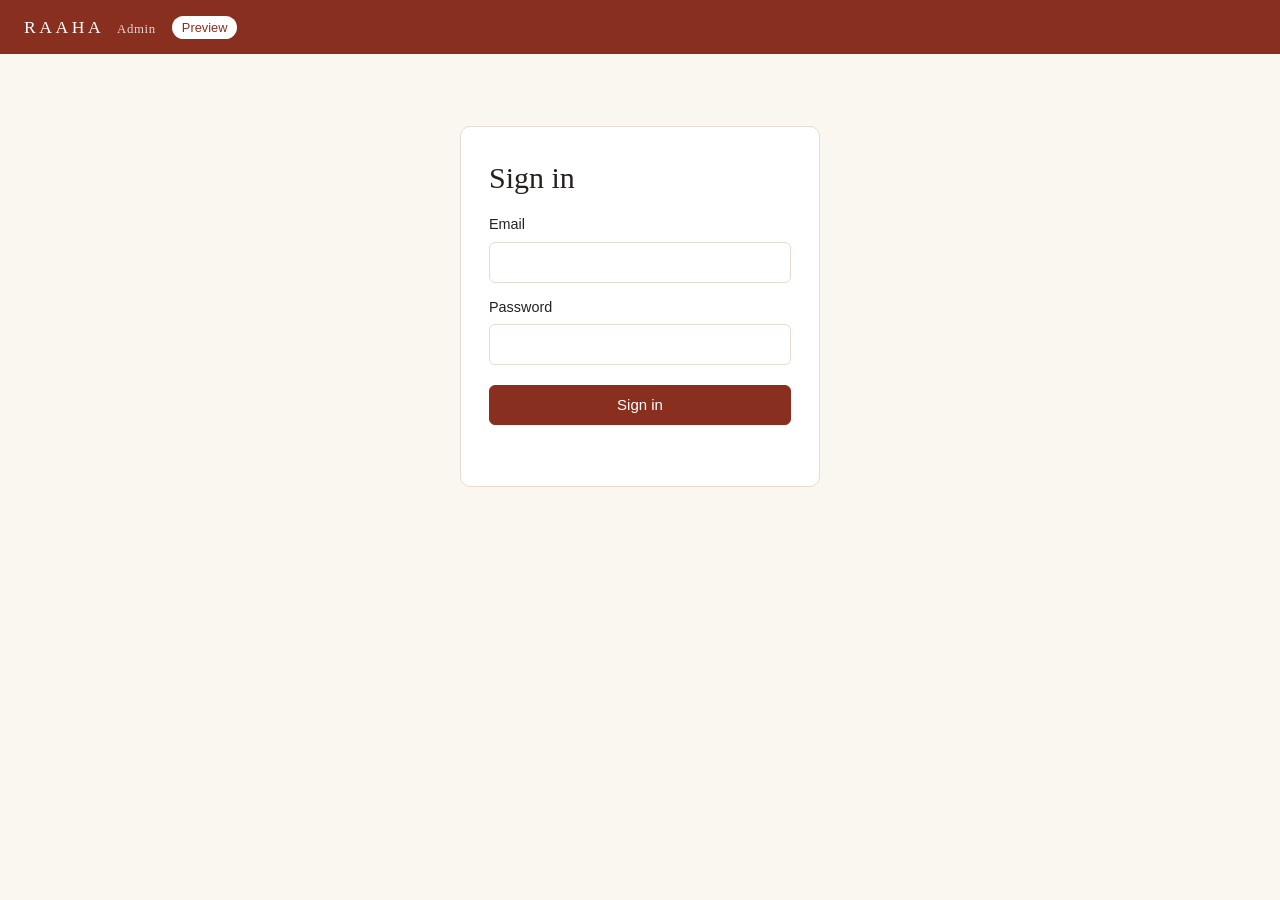
==== admin/index.html @ e2246f34 "Final refinements: Menu header, Coffee Cart intro photo, Contact close, admin label - Menu header in" ====
<!DOCTYPE html>
<html lang="en">
<head>
    <meta charset="UTF-8">
    <meta name="viewport" content="width=device-width, initial-scale=1.0">
    <meta name="robots" content="noindex, nofollow">
    <title>RAAHA Admin</title>
    <link rel="icon" href="/favicon.ico" sizes="any">
    <link rel="stylesheet" href="/admin/admin.css">
</head>
<body>
    <header class="bar">
        <span class="brand">RAAHA <small>Admin</small></span>
        <span class="env" id="env-badge" hidden></span>
        <span class="bar-spacer"></span>
        <a class="bar-link" id="view-site" href="/" target="_blank" rel="noopener" hidden>View website</a>
        <button class="link" id="sign-out" type="button" hidden>Sign out</button>
    </header>

    <!-- Sign in -->
    <main id="login-view" class="login" hidden>
        <h1>Sign in</h1>
        <form id="login-form">
            <label for="login-email">Email</label>
            <input id="login-email" type="email" autocomplete="username" required>
            <label for="login-password">Password</label>
            <input id="login-password" type="password" autocomplete="current-password" required>
            <button class="primary" type="submit">Sign in</button>
            <p class="msg" id="login-msg" role="alert"></p>
        </form>
    </main>

    <div id="app-view" hidden>
        <nav class="tabs" aria-label="Admin sections">
            <button type="button" data-tab="bookings" class="is-active">Bookings</button>
            <button type="button" data-tab="reports">Reports</button>
            <button type="button" data-tab="content">Website content</button>
            <button type="button" data-tab="menu">Menu</button>
            <button type="button" data-tab="events">Events</button>
            <button type="button" data-tab="media">Photos</button>
            <button type="button" data-tab="publishing">Publishing</button>
        </nav>

        <!-- Draft / publish bar: visible on every content tab -->
        <section class="publish-bar" id="publish-bar" aria-live="polite">
            <span id="pub-status">Checking for unpublished changes…</span>
            <span class="bar-spacer"></span>
            <a class="btn-like" id="pub-preview" href="/?preview=draft" target="_blank" rel="noopener">Preview drafts</a>
            <button type="button" id="pub-discard">Discard drafts</button>
            <button type="button" class="primary" id="pub-publish">Publish to preview site</button>
        </section>

        <!-- ============ BOOKINGS ============ -->
        <main class="tab-panel" id="tab-bookings">
            <section class="summary" aria-label="Summary">
                <div class="stat"><span id="s-new">0</span>Inquiries received</div>
                <div class="stat"><span id="s-open">0</span>Contacted / quote provided</div>
                <div class="stat"><span id="s-confirmed">0</span>Bookings confirmed</div>
                <div class="stat"><span id="s-overdue">0</span>Follow-ups due</div>
                <div class="stat"><span id="s-rate">–</span>Inquiry → booking</div>
            </section>

            <section class="toolbar" aria-label="Search and filters">
                <label class="grow">Search
                    <input type="search" id="f-search" placeholder="Name, email, phone, venue">
                </label>
                <label>Status
                    <select id="f-status">
                        <option value="active">Active (received → confirmed)</option>
                        <option value="all">All</option>
                        <option value="new">Inquiry received</option>
                        <option value="contacted">Contacted</option>
                        <option value="quoted">Quote provided</option>
                        <option value="confirmed">Booking confirmed</option>
                        <option value="completed">Event completed</option>
                        <option value="declined">Declined</option>
                        <option value="lost">Lost</option>
                    </select>
                </label>
                <label>Source <select id="f-source"><option value="">All sources</option></select></label>
                <label>Type
                    <select id="f-type">
                        <option value="">All</option>
                        <option value="coffee_cart">Coffee Cart</option>
                        <option value="gathering">Gathering</option>
                    </select>
                </label>
                <label>Event from <input type="date" id="f-from"></label>
                <label>to <input type="date" id="f-to"></label>
                <label class="check"><input type="checkbox" id="f-tests"> Show test inquiries</label>
                <button type="button" id="refresh">Refresh</button>
                <button type="button" id="export">Download CSV</button>
            </section>

            <div class="layout">
                <table class="list" id="list">
                    <thead><tr><th>Received</th><th>Name</th><th>Event</th><th>Event date</th><th>Guests</th><th>Status</th><th>Follow up</th></tr></thead>
                    <tbody></tbody>
                </table>

                <aside class="detail" id="detail" hidden aria-live="polite">
                    <button class="link close" type="button" id="close-detail">Close</button>
                    <h2 id="d-name"></h2>
                    <p class="muted" id="d-meta"></p>
                    <dl id="d-fields"></dl>

                    <form id="d-form">
                        <div class="grid">
                            <label>Status
                                <select name="status">
                                    <option value="new">Inquiry received</option>
                                    <option value="contacted">Contacted</option>
                                    <option value="quoted">Quote provided</option>
                                    <option value="confirmed">Booking confirmed (deposit verified)</option>
                                    <option value="completed">Event completed</option>
                                    <option value="declined">Declined</option>
                                    <option value="lost">Lost</option>
                                </select>
                            </label>
                            <label>Follow up on <input type="date" name="follow_up_on"></label>
                            <label>Quote ($) <input type="number" name="quote_amount" min="0" step="0.01"></label>
                            <label>Deposit ($) <input type="number" name="deposit_amount" min="0" step="0.01"></label>
                            <label>Deposit received <input type="date" name="deposit_received_on"></label>
                            <label>Payment reference <input type="text" name="payment_reference" maxlength="120" placeholder="Square invoice / receipt #"></label>
                            <label class="wide">Confirmation exception (only when confirming without a verified deposit — who approved it and why)
                                <input type="text" name="confirmation_exception" maxlength="500"></label>
                            <label class="wide">Reason (declined / lost) <input type="text" name="closed_reason" maxlength="500"></label>
                        </div>
                        <button class="primary" type="submit">Save changes</button>
                        <p class="msg" id="d-msg" role="status"></p>
                    </form>

                    <h3>Private notes</h3>
                    <ol class="notes" id="d-notes"></ol>
                    <form id="note-form">
                        <label for="note-body" class="sr-only">Add a note</label>
                        <textarea id="note-body" rows="3" maxlength="4000" placeholder="Call summary, menu ideas, next step"></textarea>
                        <button type="submit">Add note</button>
                    </form>
                </aside>
            </div>
        </main>

        <!-- ============ REPORTS ============ -->
        <main class="tab-panel" id="tab-reports" hidden>
            <p class="muted">Based only on recorded inquiries. Value counts quotes on <strong>confirmed</strong> and <strong>completed</strong> bookings — never unconfirmed inquiries. <label class="check inline"><input type="checkbox" id="r-tests"> Include test inquiries</label></p>
            <section class="summary" id="r-summary"></section>
            <section class="reports">
                <div><h2>By month</h2><table id="r-month"><thead><tr><th>Month</th><th>Inquiries</th><th>Confirmed</th><th>Conversion</th><th>Confirmed value</th></tr></thead><tbody></tbody></table></div>
                <div><h2>By source</h2><table id="r-source"><thead><tr><th>Source</th><th>Inquiries</th><th>Confirmed</th><th>Conversion</th></tr></thead><tbody></tbody></table></div>
                <div><h2>By status</h2><table id="r-status"><thead><tr><th>Status</th><th>Count</th></tr></thead><tbody></tbody></table></div>
            </section>
            <button type="button" id="r-export">Download report CSV</button>
        </main>

        <!-- ============ WEBSITE CONTENT ============ -->
        <main class="tab-panel" id="tab-content" hidden>
            <p class="muted">Edit text, photos, buttons and which sections appear. <strong>Save draft</strong> keeps changes private; use <strong>Preview drafts</strong> to check them, then <strong>Publish</strong>.</p>
            <div id="content-groups"></div>
        </main>

        <!-- ============ MENU ============ -->
        <main class="tab-panel" id="tab-menu" hidden>
            <p class="muted">Prices here are used everywhere the item appears, including the Coffee Cart sample menu.</p>
            <div id="menu-editor"></div>
        </main>

        <!-- ============ EVENTS ============ -->
        <main class="tab-panel" id="tab-events" hidden>
            <p class="muted"><strong>Confirmed event</strong> = has a date and appears as upcoming (hidden automatically after the date). <strong>Planned concept</strong> = shown as "dates to be announced". Unpublished drafts are never shown to visitors.</p>
            <div id="events-editor"></div>
        </main>

        <!-- ============ PHOTOS ============ -->
        <main class="tab-panel" id="tab-media" hidden>
            <section class="upload-box">
                <h2>Upload photos</h2>
                <p class="muted">Photos are resized and compressed for the web before upload. They stay private until content using them is published.</p>
                <div class="grid">
                    <label>Folder
                        <select id="m-folder">
                            <option value="homepage">Homepage</option>
                            <option value="menu">Menu</option>
                            <option value="events">Events</option>
                            <option value="gallery">Gallery</option>
                            <option value="coffee-cart">Coffee Cart</option>
                            <option value="general">General</option>
                        </select>
                    </label>
                    <label>Photos <input type="file" id="m-files" accept="image/jpeg,image/png,image/webp" multiple></label>
                </div>
                <p class="msg" id="m-msg" role="status"></p>
            </section>
            <label>Show folder
                <select id="m-filter"><option value="">All</option><option value="homepage">Homepage</option><option value="menu">Menu</option><option value="events">Events</option><option value="gallery">Gallery</option><option value="coffee-cart">Coffee Cart</option><option value="general">General</option></select>
            </label>
            <div class="media-grid" id="media-grid"></div>
        </main>

        <!-- ============ PUBLISHING ============ -->
        <main class="tab-panel" id="tab-publishing" hidden>
            <section class="panel">
                <h2>Where publishing goes</h2>
                <p><strong>Preview website:</strong> updated by "Publish to preview site".</p>
                <p><strong>Production website (raahasoulhouse.com):</strong> <span id="prod-status">checking…</span></p>
            </section>
            <section class="panel" id="live-panel">
                <h2>Publish to live website</h2>
                <p class="muted">Copies what is on the preview website now (text, menu, prices, events, photos) to raahasoulhouse.com. Unpublished drafts are not included. Check the preview site first.</p>
                <p id="live-diff" class="muted">Checking…</p>
                <button type="button" class="primary" id="live-open" disabled>Publish to live website…</button>
            </section>
            <section class="panel">
                <h2>Backup</h2>
                <p class="muted">Downloads one file with all website content, photo details, publish history, bookings and private notes. It contains customer details: keep it in a private folder (for example Google Drive), never in GitHub. Photos themselves are not included; keep your original photo files.</p>
                <button type="button" id="backup">Download backup</button>
            </section>
            <section class="panel">
                <h2>Publish history</h2>
                <p class="muted">Each publish saves what was visible before it. "Undo" restores that version on the preview website (your drafts are kept).</p>
                <table id="pub-history"><thead><tr><th>When</th><th>What</th><th>Changes</th><th></th></tr></thead><tbody></tbody></table>
            </section>
        </main>
    </div>

    <!-- Photo picker -->
    <dialog id="picker" aria-labelledby="picker-title">
        <h2 id="picker-title">Choose a photo</h2>
        <div class="media-grid compact" id="picker-grid"></div>
        <div class="dialog-actions"><button type="button" id="picker-cancel">Cancel</button></div>
    </dialog>

    <!-- Live publish confirmation -->
    <dialog id="live-dialog" aria-labelledby="live-title">
        <h2 id="live-title">Publish to the live website?</h2>
        <p id="live-summary"></p>
        <p>Visitors to raahasoulhouse.com will see these changes immediately. To continue, type <strong>PUBLISH</strong> below.</p>
        <label for="live-confirm" class="sr-only">Type PUBLISH to confirm</label>
        <input id="live-confirm" type="text" autocomplete="off" spellcheck="false" placeholder="PUBLISH">
        <div class="dialog-actions"><button type="button" id="live-cancel">Cancel</button> <button type="button" class="primary" id="live-go" disabled>Publish to live website</button></div>
    </dialog>

    <div class="toast" id="toast" role="status" aria-live="polite" hidden></div>

    <script src="/assets/js/config.js?v=20261030f"></script>
    <script src="/assets/vendor/supabase-js-2.118.0.js"></script>
    <script src="/admin/core.js"></script>
    <script src="/admin/bookings.js"></script>
    <script src="/admin/reports.js"></script>
    <script src="/admin/media.js"></script>
    <script src="/admin/content.js"></script>
    <script src="/admin/menu.js"></script>
    <script src="/admin/events.js"></script>
    <script src="/admin/publishing.js"></script>
    <script src="/admin/start.js"></script>
</body>
</html>
---- admin/admin.css ----
:root {
    --ivory: #FAF6F0; --paper: #FFFFFF; --brick: #892F20; --gold: #85652A;
    --ink: #26211F; --muted: #6E6562; --rule: #E6DCCF; --due: #9A3412;
}
* { box-sizing: border-box; }
body { margin: 0; background: var(--ivory); color: var(--ink); font: 15px/1.5 -apple-system, BlinkMacSystemFont, "Segoe UI", Roboto, Arial, sans-serif; }
h1, h2, h3 { font-family: Georgia, serif; font-weight: 400; margin: 0 0 10px; }
h2 { font-size: 1.15rem; }
h3 { font-size: 1.05rem; margin-top: 24px; }
button, input, select, textarea { font: inherit; color: inherit; }
button { border: 1px solid var(--rule); background: var(--paper); border-radius: 6px; padding: 8px 14px; cursor: pointer; }
button:hover { border-color: var(--ink); }
button.primary { background: var(--brick); border-color: var(--brick); color: #fff; }
button.link { border: 0; background: none; padding: 4px 0; text-decoration: underline; }
input, select, textarea { width: 100%; padding: 8px 10px; border: 1px solid var(--rule); border-radius: 6px; background: var(--paper); }
:focus-visible { outline: 2px solid var(--brick); outline-offset: 2px; }
.sr-only { position: absolute; width: 1px; height: 1px; overflow: hidden; clip: rect(0 0 0 0); white-space: nowrap; }
.muted { color: var(--muted); }
.msg { min-height: 1.5em; color: var(--muted); margin: 10px 0 0; }

.bar { display: flex; align-items: center; gap: 16px; padding: 14px 24px; background: var(--brick); color: #fff; }
.bar .brand { font-family: Georgia, serif; letter-spacing: 0.2em; font-size: 1.1rem; }
.bar small { letter-spacing: 0.05em; opacity: 0.8; font-size: 0.8rem; margin-left: 6px; }
.bar .env { background: #fff; color: var(--brick); border-radius: 999px; padding: 2px 10px; font-size: 0.8rem; }
.bar #sign-out { margin-left: auto; color: #fff; }

.login { max-width: 360px; margin: 72px auto; background: var(--paper); border: 1px solid var(--rule); border-radius: 10px; padding: 28px; }
.login label { display: block; margin: 14px 0 6px; font-size: 0.9rem; }
.login button { margin-top: 20px; width: 100%; }

#app-view { padding: 20px 24px 60px; max-width: 1400px; margin: 0 auto; }
.summary { display: grid; grid-template-columns: repeat(5, minmax(0, 1fr)); gap: 12px; }
.stat { background: var(--paper); border: 1px solid var(--rule); border-radius: 10px; padding: 14px 16px; color: var(--muted); font-size: 0.9rem; }
.stat span { display: block; font-family: Georgia, serif; font-size: 1.9rem; color: var(--ink); }
.reports { display: grid; grid-template-columns: 1fr 1fr; gap: 16px; margin-top: 16px; }
.reports > div { background: var(--paper); border: 1px solid var(--rule); border-radius: 10px; padding: 14px 16px; }
table { width: 100%; border-collapse: collapse; }
th, td { text-align: left; padding: 8px 10px; border-bottom: 1px solid var(--rule); vertical-align: top; }
th { font-weight: 600; font-size: 0.85rem; color: var(--muted); }
td.empty { color: var(--muted); }

.toolbar { display: flex; flex-wrap: wrap; align-items: end; gap: 12px; margin: 20px 0 12px; }
.toolbar label { font-size: 0.85rem; color: var(--muted); }
.toolbar select { width: auto; display: block; margin-top: 4px; }
.toolbar .check { display: flex; align-items: center; gap: 6px; }
.toolbar .check input { width: auto; }
.toolbar .spacer { flex: 1; }

.layout { display: grid; grid-template-columns: minmax(0, 1fr) auto; gap: 16px; align-items: start; }
.list { background: var(--paper); border: 1px solid var(--rule); border-radius: 10px; overflow: hidden; }
.list tbody tr { cursor: pointer; }
.list tbody tr:hover, .list tbody tr.selected { background: #F6EFE5; }
.pill { display: inline-block; border-radius: 999px; padding: 1px 10px; font-size: 0.82rem; border: 1px solid var(--rule); }
.pill.new { background: #FDF3E7; border-color: #E9C89B; }
.pill.contacted, .pill.quoted { background: #EEF2F7; border-color: #C5D0DE; }
.pill.confirmed { background: #E8F3EA; border-color: #A9CDB0; }
.pill.completed { background: #F1F1F1; }
.pill.declined, .pill.lost { background: #F7ECEA; border-color: #E0B9B1; }
.due { color: var(--due); font-weight: 600; }

.detail { width: 420px; background: var(--paper); border: 1px solid var(--rule); border-radius: 10px; padding: 18px 20px; position: sticky; top: 16px; max-height: calc(100vh - 32px); overflow: auto; }
.detail .close { float: right; }
.detail dl { display: grid; grid-template-columns: 110px 1fr; gap: 6px 12px; margin: 14px 0 18px; }
.detail dt { color: var(--muted); font-size: 0.88rem; }
.detail dd { margin: 0; white-space: pre-wrap; overflow-wrap: anywhere; }
.detail .grid { display: grid; grid-template-columns: 1fr 1fr; gap: 10px; }
.detail .grid label { font-size: 0.85rem; color: var(--muted); }
.detail form button { margin-top: 12px; }
.notes { list-style: none; padding: 0; margin: 0 0 12px; }
.notes li { border-top: 1px solid var(--rule); padding: 8px 0; }
.notes p { margin: 2px 0 0; white-space: pre-wrap; }

@media (max-width: 1000px) {
    .summary { grid-template-columns: repeat(2, minmax(0, 1fr)); }
    .reports, .layout { grid-template-columns: 1fr; }
    .detail { width: auto; position: static; max-height: none; }
    .list th:nth-child(3), .list td:nth-child(3), .list th:nth-child(5), .list td:nth-child(5) { display: none; }
}
.detail .grid .wide { grid-column: 1 / -1; }

/* ---------- modules (tabs, publishing, editors, photos) ---------- */
.bar-spacer { flex: 1; }
.bar .bar-link { color: #fff; }
.bar #sign-out { margin-left: 0; }
.small { font-size: 0.82rem; }
.btn-like { display: inline-block; border: 1px solid var(--rule); background: var(--paper); border-radius: 6px; padding: 8px 14px; cursor: pointer; color: var(--ink); text-decoration: none; }
.btn-like:hover { border-color: var(--ink); }
button:disabled { opacity: 0.5; cursor: not-allowed; }
label.grow { flex: 1 1 220px; }
label.grow input { margin-top: 4px; }
.toolbar input[type="date"] { width: auto; display: block; margin-top: 4px; }
.check.inline { display: inline-flex; align-items: center; gap: 6px; }
.check.inline input { width: auto; }

.tabs { display: flex; gap: 4px; overflow-x: auto; border-bottom: 1px solid var(--rule); margin-bottom: 16px; }
.tabs button { border: 0; border-bottom: 3px solid transparent; border-radius: 0; background: none; padding: 10px 14px; white-space: nowrap; color: var(--muted); }
.tabs button.is-active { color: var(--ink); border-bottom-color: var(--brick); }

.publish-bar { display: flex; flex-wrap: wrap; align-items: center; gap: 10px; background: var(--paper); border: 1px solid var(--rule); border-radius: 10px; padding: 10px 14px; margin-bottom: 16px; position: sticky; top: 0; z-index: 5; }
.publish-bar.has-changes { border-color: #E9C89B; background: #FDF6EC; }
.publish-bar[hidden] { display: none; }

.group { background: var(--paper); border: 1px solid var(--rule); border-radius: 10px; padding: 0 16px; margin-bottom: 10px; }
.group > summary { cursor: pointer; padding: 14px 0; font-family: Georgia, serif; font-size: 1.05rem; }
.group[open] { padding-bottom: 16px; }
.grid { display: grid; grid-template-columns: 1fr 1fr; gap: 12px; }
.grid label, .field { font-size: 0.85rem; color: var(--muted); display: block; }
.grid label input, .grid label select, .grid label textarea { margin-top: 4px; color: var(--ink); }
.grid .wide, .grid label.wide { grid-column: 1 / -1; }
.field-head { margin-bottom: 4px; }
.field .label { display: block; margin-bottom: 4px; }
.row-actions { display: flex; flex-wrap: wrap; align-items: center; gap: 8px; margin-top: 12px; }

.badge { display: inline-block; border-radius: 999px; padding: 1px 9px; font-size: 0.75rem; border: 1px solid var(--rule); color: var(--muted); margin-left: 8px; }
.badge.draft { background: #FDF3E7; border-color: #E9C89B; color: #7A4B12; }
.badge.ok { background: #E8F3EA; border-color: #A9CDB0; color: #2F5D3A; }

.list-editor .item { border: 1px solid var(--rule); border-radius: 8px; padding: 0 12px; margin-bottom: 8px; background: var(--paper); }
.list-editor .item > summary { cursor: pointer; padding: 10px 0; }
.list-editor .item[open] { padding-bottom: 12px; }
.item-title { font-weight: 600; }
#menu-editor h2, #content-groups h3 { margin-top: 20px; }

.photo-field { display: flex; flex-wrap: wrap; align-items: center; gap: 10px; margin: 4px 0 8px; }
.photo-field img { width: 120px; height: 80px; object-fit: cover; border-radius: 6px; border: 1px solid var(--rule); }

.upload-box, .panel { background: var(--paper); border: 1px solid var(--rule); border-radius: 10px; padding: 16px; margin-bottom: 16px; }
.media-grid { display: grid; grid-template-columns: repeat(auto-fill, minmax(220px, 1fr)); gap: 12px; margin-top: 12px; }
.media-card { background: var(--paper); border: 1px solid var(--rule); border-radius: 10px; padding: 10px; }
.media-card img { width: 100%; aspect-ratio: 4 / 3; object-fit: cover; border-radius: 6px; background: #EEE7DD; }
.media-card label { font-size: 0.8rem; color: var(--muted); display: block; margin-top: 6px; }
.media-grid.compact { grid-template-columns: repeat(auto-fill, minmax(140px, 1fr)); max-height: 60vh; overflow: auto; }
.pick { display: flex; flex-direction: column; gap: 4px; padding: 6px; text-align: left; }
.pick img { width: 100%; aspect-ratio: 4 / 3; object-fit: cover; border-radius: 4px; }
dialog { border: 1px solid var(--rule); border-radius: 12px; padding: 20px; width: min(760px, 94vw); }
dialog::backdrop { background: rgba(38, 33, 31, 0.45); }
.dialog-actions { display: flex; justify-content: flex-end; margin-top: 12px; }

.toast { position: fixed; right: 16px; bottom: 16px; max-width: 420px; background: #2E2A27; color: #F4EDE4; border-radius: 10px; padding: 12px 16px; z-index: 50; box-shadow: 0 6px 24px rgba(0,0,0,.25); }
.toast.is-error { background: #7F1D1D; }
.reports table { margin-top: 6px; }
#tab-reports .reports { grid-template-columns: repeat(3, minmax(0, 1fr)); }
#tab-reports .summary { grid-template-columns: repeat(4, minmax(0, 1fr)); margin-top: 12px; }

@media (max-width: 760px) {
    #app-view { padding: 14px 12px 60px; }
    .bar { padding: 12px 14px; gap: 10px; }
    .grid, .detail .grid { grid-template-columns: 1fr; }
    #tab-reports .reports, #tab-reports .summary { grid-template-columns: 1fr 1fr; }
    #tab-reports .reports { grid-template-columns: 1fr; }
    .publish-bar { position: static; }
}
.bar a, .bar button { white-space: nowrap; }
@media (max-width: 480px) { .bar .brand { font-size: 0.95rem; letter-spacing: 0.12em; } .bar small { display: none; } }
.dialog-actions { gap: 8px; }
#live-dialog { width: min(520px, 94vw); }
#live-dialog input { margin-top: 6px; }
#live-panel button[disabled] { cursor: not-allowed; }
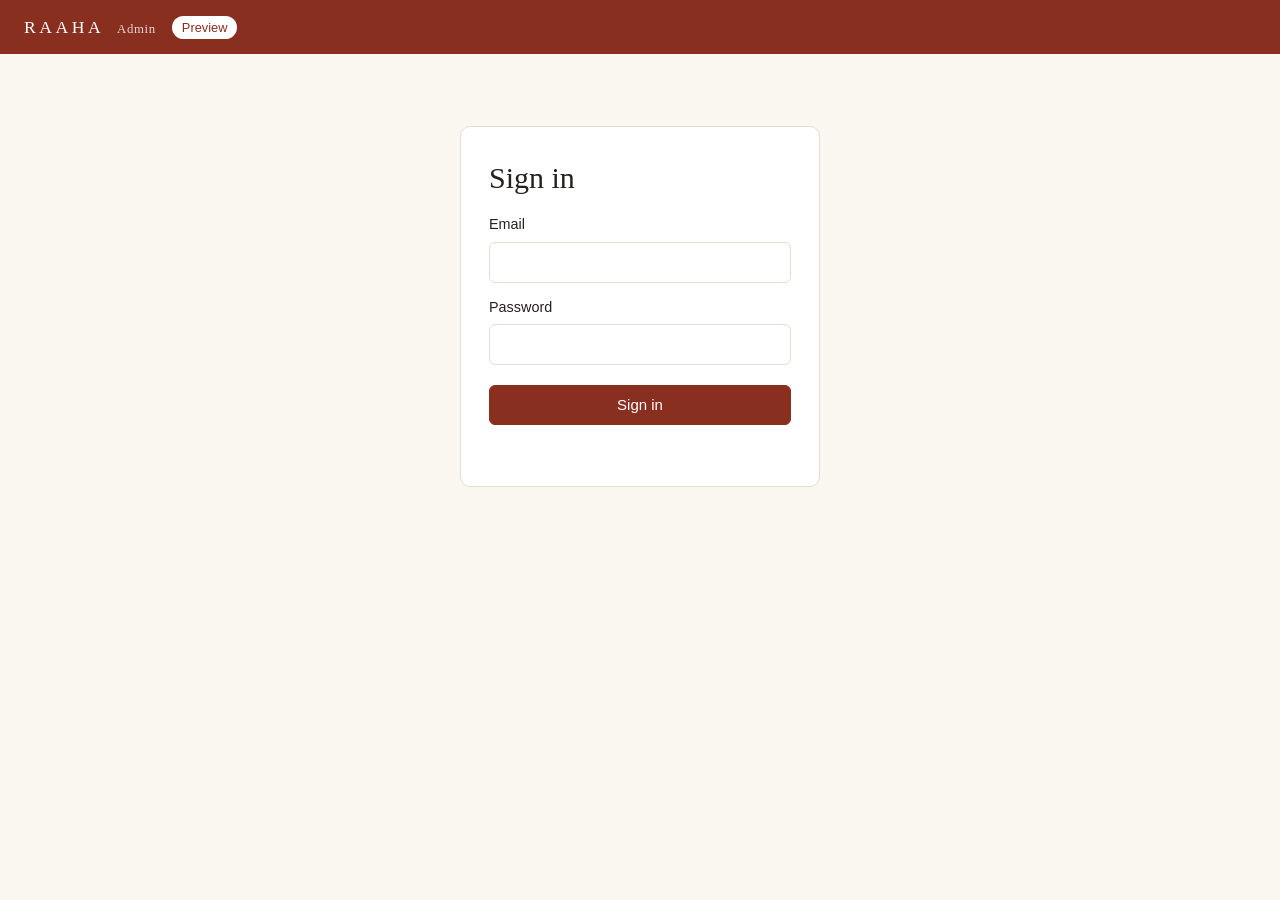
==== commit 3b064fd5: "Official RAAHA Soul House logo in header and footer (awaiting approval, not deployed) - Supplied tra" ====
--- a/admin/index.html
+++ b/admin/index.html
@@ -242,7 +242,7 @@
 
     <div class="toast" id="toast" role="status" aria-live="polite" hidden></div>
 
-    <script src="/assets/js/config.js?v=20261030f"></script>
+    <script src="/assets/js/config.js?v=20261030g"></script>
     <script src="/assets/vendor/supabase-js-2.118.0.js"></script>
     <script src="/admin/core.js"></script>
     <script src="/admin/bookings.js"></script>
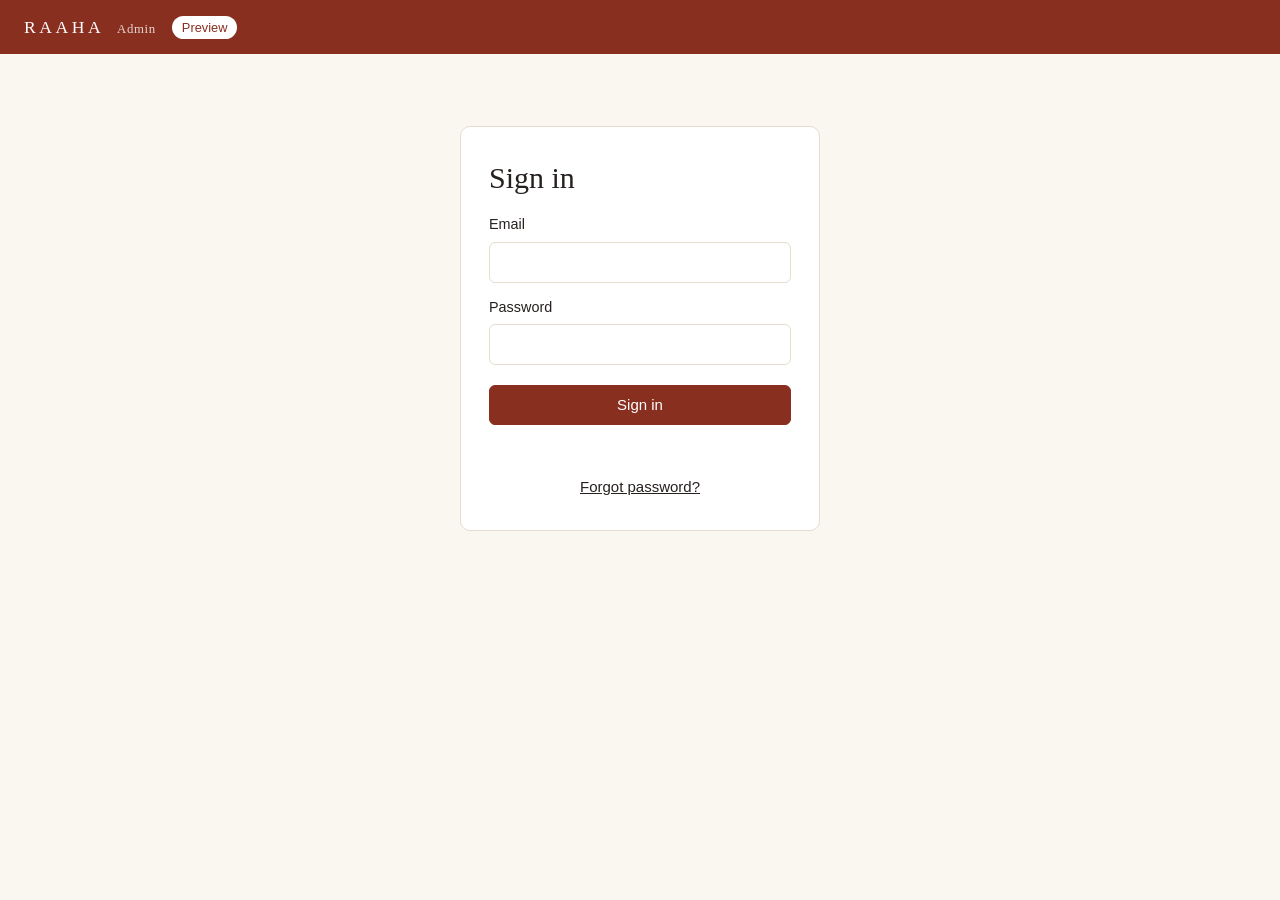
==== commit b2aca8e0: "Admin: Save goes live (guard against unrelated drafts), History with Undo, direct photo upload per s" ====
--- a/admin/index.html
+++ b/admin/index.html
@@ -27,6 +27,24 @@
             <input id="login-password" type="password" autocomplete="current-password" required>
             <button class="primary" type="submit">Sign in</button>
             <p class="msg" id="login-msg" role="alert"></p>
+            <p class="forgot"><button class="link" type="button" id="forgot-open">Forgot password?</button></p>
+        </form>
+        <form id="forgot-form" hidden>
+            <p class="muted">Enter the admin email address. If it belongs to an admin account, a reset link is emailed to it.</p>
+            <label for="forgot-email">Email</label>
+            <input id="forgot-email" type="email" autocomplete="username" required>
+            <button class="primary" type="submit">Email me a reset link</button>
+            <p class="msg" id="forgot-msg" role="status"></p>
+            <p class="forgot"><button class="link" type="button" id="forgot-back">Back to sign in</button></p>
+        </form>
+        <form id="reset-form" hidden>
+            <h2>Choose a new password</h2>
+            <label for="reset-pass">New password (at least 10 characters)</label>
+            <input id="reset-pass" type="password" autocomplete="new-password" minlength="10" required>
+            <label for="reset-pass2">Type it again</label>
+            <input id="reset-pass2" type="password" autocomplete="new-password" minlength="10" required>
+            <button class="primary" type="submit">Save new password</button>
+            <p class="msg" id="reset-msg" role="alert"></p>
         </form>
     </main>
 
@@ -38,16 +56,15 @@
             <button type="button" data-tab="menu">Menu</button>
             <button type="button" data-tab="events">Events</button>
             <button type="button" data-tab="media">Photos</button>
-            <button type="button" data-tab="publishing">Publishing</button>
+            <button type="button" data-tab="publishing">History</button>
         </nav>
 
-        <!-- Draft / publish bar: visible on every content tab -->
+        <!-- Status bar: Save updates the live website; this only offers actions if something saved is not live -->
         <section class="publish-bar" id="publish-bar" aria-live="polite">
-            <span id="pub-status">Checking for unpublished changes…</span>
+            <span id="pub-status">Checking…</span>
             <span class="bar-spacer"></span>
-            <a class="btn-like" id="pub-preview" href="/?preview=draft" target="_blank" rel="noopener">Preview drafts</a>
-            <button type="button" id="pub-discard">Discard drafts</button>
-            <button type="button" class="primary" id="pub-publish">Publish to preview site</button>
+            <button type="button" id="pub-discard" hidden>Discard them</button>
+            <button type="button" class="primary" id="pub-publish" hidden>Make them live</button>
         </section>
 
         <!-- ============ BOOKINGS ============ -->
@@ -155,13 +172,13 @@
 
         <!-- ============ WEBSITE CONTENT ============ -->
         <main class="tab-panel" id="tab-content" hidden>
-            <p class="muted">Edit text, photos, buttons and which sections appear. <strong>Save draft</strong> keeps changes private; use <strong>Preview drafts</strong> to check them, then <strong>Publish</strong>.</p>
+            <p class="muted">Edit text, photos, buttons and which sections appear. <strong>Save</strong> updates the live website straight away. Every change is kept in <strong>History</strong>, where you can undo it.</p>
             <div id="content-groups"></div>
         </main>
 
         <!-- ============ MENU ============ -->
         <main class="tab-panel" id="tab-menu" hidden>
-            <p class="muted">Prices here are used everywhere the item appears, including the Coffee Cart sample menu.</p>
+            <p class="muted">Prices here are used everywhere the item appears, including the Coffee Cart sample menu. <strong>Save</strong> updates the live website; undo any change in <strong>History</strong>. Category photos are under <strong>Categories</strong> below.</p>
             <div id="menu-editor"></div>
         </main>
 
@@ -175,7 +192,7 @@
         <main class="tab-panel" id="tab-media" hidden>
             <section class="upload-box">
                 <h2>Upload photos</h2>
-                <p class="muted">Photos are resized and compressed for the web before upload. They stay private until content using them is published.</p>
+                <p class="muted">Optional: a library of reusable photos. To change a photo on a page, use <strong>Upload new photo</strong> in that page’s section instead. Photos are resized for the web and stay private until used on the website.</p>
                 <div class="grid">
                     <label>Folder
                         <select id="m-folder">
@@ -197,28 +214,17 @@
             <div class="media-grid" id="media-grid"></div>
         </main>
 
-        <!-- ============ PUBLISHING ============ -->
+        <!-- ============ HISTORY ============ -->
         <main class="tab-panel" id="tab-publishing" hidden>
             <section class="panel">
-                <h2>Where publishing goes</h2>
-                <p><strong>Preview website:</strong> updated by "Publish to preview site".</p>
-                <p><strong>Production website (raahasoulhouse.com):</strong> <span id="prod-status">checking…</span></p>
-            </section>
-            <section class="panel" id="live-panel">
-                <h2>Publish to live website</h2>
-                <p class="muted">Copies what is on the preview website now (text, menu, prices, events, photos) to raahasoulhouse.com. Unpublished drafts are not included. Check the preview site first.</p>
-                <p id="live-diff" class="muted">Checking…</p>
-                <button type="button" class="primary" id="live-open" disabled>Publish to live website…</button>
+                <h2>History of live changes</h2>
+                <p class="muted">Every Save is recorded here automatically. <strong>Undo</strong> puts the live website back to how it was just before that change; an undo is recorded too, so it can be undone.</p>
+                <table id="pub-history"><thead><tr><th>When</th><th>What changed</th><th></th></tr></thead><tbody></tbody></table>
             </section>
             <section class="panel">
                 <h2>Backup</h2>
-                <p class="muted">Downloads one file with all website content, photo details, publish history, bookings and private notes. It contains customer details: keep it in a private folder (for example Google Drive), never in GitHub. Photos themselves are not included; keep your original photo files.</p>
+                <p class="muted">Downloads one file with all website content, photo details, history, bookings and private notes. It contains customer details: keep it in a private folder (for example Google Drive), never in GitHub. Photos themselves are not included; keep your original photo files.</p>
                 <button type="button" id="backup">Download backup</button>
-            </section>
-            <section class="panel">
-                <h2>Publish history</h2>
-                <p class="muted">Each publish saves what was visible before it. "Undo" restores that version on the preview website (your drafts are kept).</p>
-                <table id="pub-history"><thead><tr><th>When</th><th>What</th><th>Changes</th><th></th></tr></thead><tbody></tbody></table>
             </section>
         </main>
     </div>
@@ -226,23 +232,49 @@
     <!-- Photo picker -->
     <dialog id="picker" aria-labelledby="picker-title">
         <h2 id="picker-title">Choose a photo</h2>
+        <form id="picker-upload" class="picker-upload" novalidate>
+            <h3>Upload a new photo</h3>
+            <div class="grid">
+                <label class="field wide"><span class="label">Photo (JPG, PNG or WebP)</span><input type="file" id="pu-file" accept="image/jpeg,image/png,image/webp"></label>
+                <label class="field wide"><span class="label">Photo description (required)</span><input type="text" id="pu-alt" maxlength="300" placeholder="Describe what the photo shows, e.g. A barista pouring milk into a latte"></label>
+                <label class="field"><span class="label">Folder</span><select id="pu-folder"><option value="homepage">homepage</option><option value="menu">menu</option><option value="events">events</option><option value="gallery">gallery</option><option value="coffee-cart">coffee-cart</option><option value="general">general</option></select></label>
+            </div>
+            <div class="row-actions"><button type="submit" class="primary" id="pu-go">Upload and use this photo</button><span class="muted small" id="pu-msg">The photo is saved to your Photos library. Nothing changes on the website until you save and publish.</span></div>
+        </form>
+        <h3 class="picker-or">Or choose from your Photos library</h3>
         <div class="media-grid compact" id="picker-grid"></div>
         <div class="dialog-actions"><button type="button" id="picker-cancel">Cancel</button></div>
     </dialog>
 
-    <!-- Live publish confirmation -->
-    <dialog id="live-dialog" aria-labelledby="live-title">
-        <h2 id="live-title">Publish to the live website?</h2>
-        <p id="live-summary"></p>
-        <p>Visitors to raahasoulhouse.com will see these changes immediately. To continue, type <strong>PUBLISH</strong> below.</p>
-        <label for="live-confirm" class="sr-only">Type PUBLISH to confirm</label>
-        <input id="live-confirm" type="text" autocomplete="off" spellcheck="false" placeholder="PUBLISH">
-        <div class="dialog-actions"><button type="button" id="live-cancel">Cancel</button> <button type="button" class="primary" id="live-go" disabled>Publish to live website</button></div>
+    <!-- Other changes that are not live yet (shown before a Save, so nothing unrelated is published silently) -->
+    <dialog id="others-dialog" aria-labelledby="others-title">
+        <h2 id="others-title">Other changes are waiting</h2>
+        <p>These changes were saved earlier but are not on the live website. Saving now would publish them too.</p>
+        <ul id="others-list"></ul>
+        <div class="dialog-actions">
+            <button type="button" id="others-cancel">Cancel</button>
+            <button type="button" id="others-discard">Discard those, save mine</button>
+            <button type="button" class="primary" id="others-include">Publish them too</button>
+        </div>
     </dialog>
 
+    <!-- Photo position -->
+    <dialog id="pos-dialog" class="wide-dialog" aria-labelledby="pos-title">
+        <h2 id="pos-title">Adjust position</h2>
+        <p class="muted small">Drag each photo to choose what shows. Desktop and phone are set separately. Your original photo is not changed.</p>
+        <div class="pos-previews" id="pos-previews"></div>
+        <div class="dialog-actions">
+            <button type="button" id="pos-reset">Reset to original position</button>
+            <span class="bar-spacer"></span>
+            <button type="button" id="pos-cancel">Cancel</button>
+            <button type="button" class="primary" id="pos-ok">Use this position</button>
+        </div>
+        <p class="muted small">Then click <strong>Save</strong> in the section to put it on the website.</p>
+    </dialog>
+
     <div class="toast" id="toast" role="status" aria-live="polite" hidden></div>
 
-    <script src="/assets/js/config.js?v=20261030g"></script>
+    <script src="/assets/js/config.js?v=20261030h"></script>
     <script src="/assets/vendor/supabase-js-2.118.0.js"></script>
     <script src="/admin/core.js"></script>
     <script src="/admin/bookings.js"></script>
--- a/admin/admin.css
+++ b/admin/admin.css
@@ -156,3 +156,38 @@
 #live-dialog { width: min(520px, 94vw); }
 #live-dialog input { margin-top: 6px; }
 #live-panel button[disabled] { cursor: not-allowed; }
+/* Photo library: where a photo is used */
+.media-card .usage { margin: 4px 0 8px; padding-left: 18px; color: var(--ink-soft, #5F5652); }
+.media-card .usage li { margin: 2px 0; }
+.media-card .usage-msg { margin-top: 8px; padding: 8px 10px; border-radius: 6px; background: #F6E7E4; color: #6B2420; }
+/* Publishing status labels */
+.status-badges { display: inline-flex; flex-wrap: wrap; gap: 4px; margin-left: 8px; vertical-align: middle; }
+.status-badges .badge { margin-left: 0; }
+.badge.preview { background: #EAF0F7; border-color: #A8BEDA; color: #2D4A6E; }
+.badge.muted { background: #F2EEE8; color: #5F5652; }
+/* Upload inside the photo picker */
+.picker-upload { border: 1px solid var(--rule, #DCCFBD); border-radius: 8px; padding: 12px 14px; margin: 8px 0 14px; }
+.picker-upload h3, .picker-or { font-size: 1rem; margin: 0 0 8px; }
+#pu-msg.error, .needs-alt { color: #8A2A22; }
+.needs-alt { margin: 4px 0; font-weight: 500; }
+
+/* Forgot password */
+.login .forgot { margin: 14px 0 0; text-align: center; }
+.login .forgot button { width: auto; margin: 0; }
+.login h2 { margin-top: 0; }
+
+/* Photo field: upload / choose / adjust */
+.photo-actions { display: flex; flex-wrap: wrap; gap: 8px; align-items: center; margin-top: 8px; }
+.btn-like.primary-like { background: var(--brick); border-color: var(--brick); color: #fff; }
+
+/* Position editor */
+dialog.wide-dialog { max-width: min(900px, 96vw); width: 900px; }
+.pos-previews { display: flex; flex-wrap: wrap; gap: 24px; align-items: flex-start; margin: 12px 0; }
+.pos-view h3 { margin: 0 0 8px; font-size: 0.95rem; }
+.pos-frame { position: relative; overflow: hidden; background: #2B1D18; border-radius: 4px; cursor: grab; touch-action: none; box-shadow: 0 0 0 1px var(--rule); }
+.pos-frame.arch { border-radius: 999px 999px 4px 4px; }
+.pos-frame.dragging { cursor: grabbing; }
+.pos-frame img { display: block; object-fit: cover; user-select: none; -webkit-user-drag: none; pointer-events: none; }
+.pos-zoom { display: flex; align-items: center; gap: 8px; margin-top: 10px; font-size: 0.9rem; }
+.pos-zoom input { width: 160px; padding: 0; }
+.publish-bar[hidden] { display: none; }
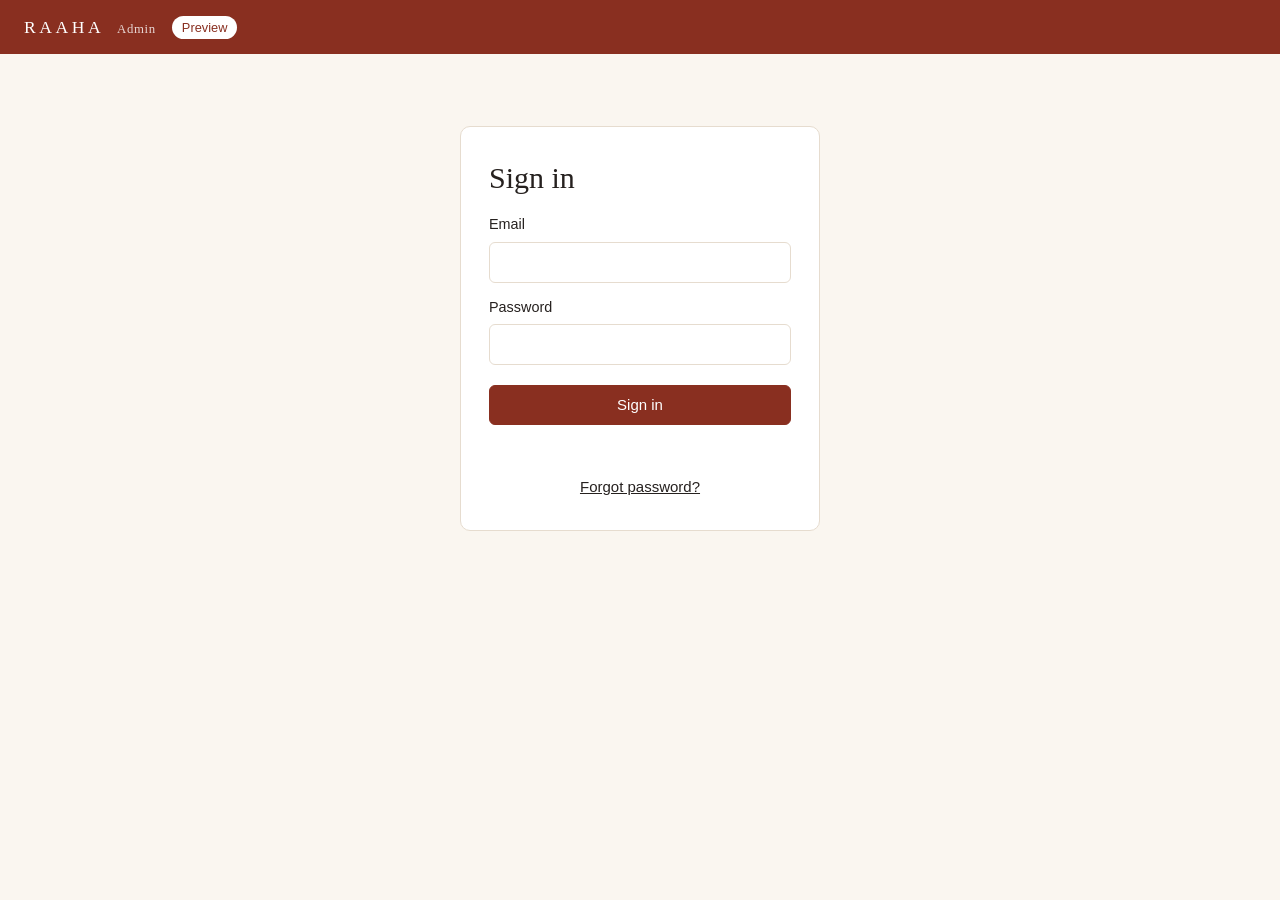
==== commit 4e096c72: "Booking management: dashboard, calendar, custom quotes, manual payments (needs migration 0005) - Ope" ====
--- a/admin/index.html
+++ b/admin/index.html
@@ -10,6 +10,7 @@
 </head>
 <body>
     <header class="bar">
+        <button class="side-toggle" id="side-toggle" type="button" aria-controls="side" aria-expanded="false" hidden><span aria-hidden="true">&#9776;</span><span class="sr-only">Open sections</span></button>
         <span class="brand">RAAHA <small>Admin</small></span>
         <span class="env" id="env-badge" hidden></span>
         <span class="bar-spacer"></span>
@@ -49,15 +50,31 @@
     </main>
 
     <div id="app-view" hidden>
-        <nav class="tabs" aria-label="Admin sections">
-            <button type="button" data-tab="bookings" class="is-active">Bookings</button>
-            <button type="button" data-tab="reports">Reports</button>
-            <button type="button" data-tab="content">Website content</button>
-            <button type="button" data-tab="menu">Menu</button>
-            <button type="button" data-tab="events">Events</button>
-            <button type="button" data-tab="media">Photos</button>
-            <button type="button" data-tab="publishing">History</button>
-        </nav>
+      <div class="shell">
+        <aside class="side" id="side">
+            <nav class="side-nav" aria-label="Admin sections">
+                <p class="side-group">Operations</p>
+                <button type="button" data-tab="overview" class="is-active">Dashboard</button>
+                <button type="button" data-tab="bookings">Bookings</button>
+                <button type="button" data-tab="calendar">Calendar</button>
+                <button type="button" data-tab="quotes">Quotes</button>
+                <p class="side-group">Website</p>
+                <button type="button" data-tab="content">Pages</button>
+                <button type="button" data-tab="menu">Menu</button>
+                <button type="button" data-tab="cart">Coffee Cart selection</button>
+                <button type="button" data-tab="events">Events</button>
+                <button type="button" data-tab="media">Photo library</button>
+                <p class="side-group">Reports</p>
+                <button type="button" data-tab="reports">Reports</button>
+                <p class="side-group">History</p>
+                <button type="button" data-tab="publishing">History</button>
+                <p class="side-group">Settings</p>
+                <button type="button" data-tab="settings">Settings</button>
+            </nav>
+        </aside>
+        <div class="side-scrim" id="side-scrim" hidden></div>
+        <div class="main-col">
+        <h1 class="screen-title" id="screen-title">Bookings</h1>
 
         <!-- Status bar: Save updates the live website; this only offers actions if something saved is not live -->
         <section class="publish-bar" id="publish-bar" aria-live="polite">
@@ -143,9 +160,35 @@
                                 <input type="text" name="confirmation_exception" maxlength="500"></label>
                             <label class="wide">Reason (declined / lost) <input type="text" name="closed_reason" maxlength="500"></label>
                         </div>
+                        <h3>Event details</h3>
+                        <div class="grid">
+                            <label>Event date <input type="date" name="event_date"></label>
+                            <label>Guests <input type="number" name="guest_count" min="1" max="5000" step="1"></label>
+                            <label class="ops-only">Start time <input type="time" name="event_start_time"></label>
+                            <label class="ops-only">End time <input type="time" name="event_end_time"></label>
+                            <label class="wide">Venue / location <input type="text" name="venue_address" maxlength="240"></label>
+                        </div>
+                        <div class="ops-only">
+                            <h3>Payments <span class="muted small">(recorded by hand — nothing is charged online)</span></h3>
+                            <p class="pay-status" id="d-pay-status"></p>
+                            <div class="grid">
+                                <label>Deposit due by <input type="date" name="deposit_due_on"></label>
+                                <label>Remaining balance ($) <input type="number" name="balance_amount" min="0" step="0.01"></label>
+                                <label>Balance due by <input type="date" name="balance_due_on"></label>
+                                <label>Balance received <input type="date" name="balance_received_on"></label>
+                                <label class="wide">Balance payment reference <input type="text" name="balance_reference" maxlength="120" placeholder="Receipt / transfer reference"></label>
+                            </div>
+                            <p class="muted small" id="d-balance-hint"></p>
+                        </div>
                         <button class="primary" type="submit">Save changes</button>
                         <p class="msg" id="d-msg" role="status"></p>
                     </form>
+
+                    <section class="ops-only" id="d-quotes-box">
+                        <h3>Quotes</h3>
+                        <div id="d-quotes"></div>
+                        <button type="button" id="d-new-quote">Create a quote for this inquiry</button>
+                    </section>
 
                     <h3>Private notes</h3>
                     <ol class="notes" id="d-notes"></ol>
@@ -158,6 +201,77 @@
             </div>
         </main>
 
+        <!-- ============ BOOKING DASHBOARD ============ -->
+        <main class="tab-panel" id="tab-overview" hidden>
+            <div class="ops-bar">
+                <label class="check"><input type="checkbox" id="o-tests"> Include test inquiries</label>
+                <button type="button" id="o-refresh">Refresh</button>
+            </div>
+            <p class="ops-wait" hidden>Quotes, event times, payment due dates and blocked days start working after the booking database update is approved and applied.</p>
+            <div class="dash" id="dash"></div>
+        </main>
+
+        <!-- ============ CALENDAR ============ -->
+        <main class="tab-panel" id="tab-calendar" hidden>
+            <div class="cal-bar">
+                <div class="cal-nav">
+                    <button type="button" id="cal-prev" aria-label="Previous">‹</button>
+                    <button type="button" id="cal-today">Today</button>
+                    <button type="button" id="cal-next" aria-label="Next">›</button>
+                    <h2 id="cal-title"></h2>
+                </div>
+                <div class="cal-modes" role="group" aria-label="Calendar view">
+                    <button type="button" data-mode="month" class="is-on">Month</button>
+                    <button type="button" data-mode="week">Week</button>
+                </div>
+                <label class="check"><input type="checkbox" id="cal-tests"> Include test inquiries</label>
+            </div>
+            <p class="cal-legend"><span class="ev inquiry">Inquiry</span> <span class="ev tentative">Tentative (quote provided)</span> <span class="ev confirmed">Confirmed</span> <span class="blk">Unavailable</span> <span class="ev conflict">Conflict</span></p>
+            <div id="cal-warn" class="cal-warn" hidden></div>
+            <div id="cal-grid"></div>
+            <section class="panel ops-only" id="cal-blocks">
+                <h2>Unavailable dates</h2>
+                <form id="blk-form" class="grid">
+                    <label>From <input type="date" id="blk-from" required></label>
+                    <label>To <input type="date" id="blk-to" required></label>
+                    <label class="wide">Reason (private) <input type="text" id="blk-label" maxlength="120" required placeholder="e.g. Family travel, equipment service"></label>
+                    <button class="primary" type="submit">Block these dates</button>
+                </form>
+                <ul class="blk-list" id="blk-list"></ul>
+            </section>
+            <p class="ops-wait" hidden>Event times and blocked dates appear after the booking database update. Inquiries with an event date are already shown.</p>
+        </main>
+
+        <!-- ============ QUOTES ============ -->
+        <main class="tab-panel" id="tab-quotes" hidden>
+            <p class="ops-wait" hidden>Quotes are ready to use as soon as the booking database update is approved and applied.</p>
+            <div class="ops-only">
+                <section class="toolbar" aria-label="Quote filters">
+                    <label>Status
+                        <select id="q-status">
+                            <option value="open">Open (draft or sent)</option>
+                            <option value="all">All</option>
+                            <option value="draft">Draft</option>
+                            <option value="sent">Sent</option>
+                            <option value="accepted">Accepted</option>
+                            <option value="declined">Declined</option>
+                            <option value="expired">Expired</option>
+                            <option value="superseded">Replaced by a newer version</option>
+                        </select>
+                    </label>
+                    <label class="check"><input type="checkbox" id="q-tests"> Include test inquiries</label>
+                    <label class="grow">New quote for
+                        <select id="q-for"><option value="">Choose an inquiry…</option></select>
+                    </label>
+                    <button type="button" class="primary" id="q-new">Create quote</button>
+                </section>
+                <table class="list" id="q-list">
+                    <thead><tr><th>Quote</th><th>Client</th><th>Event date</th><th>Total</th><th>Status</th><th>Sent</th><th>Valid until</th></tr></thead>
+                    <tbody></tbody>
+                </table>
+            </div>
+        </main>
+
         <!-- ============ REPORTS ============ -->
         <main class="tab-panel" id="tab-reports" hidden>
             <p class="muted">Based only on recorded inquiries. Value counts quotes on <strong>confirmed</strong> and <strong>completed</strong> bookings — never unconfirmed inquiries. <label class="check inline"><input type="checkbox" id="r-tests"> Include test inquiries</label></p>
@@ -172,14 +286,21 @@
 
         <!-- ============ WEBSITE CONTENT ============ -->
         <main class="tab-panel" id="tab-content" hidden>
-            <p class="muted">Edit text, photos, buttons and which sections appear. <strong>Save</strong> updates the live website straight away. Every change is kept in <strong>History</strong>, where you can undo it.</p>
+            <p class="muted">Choose a page, then edit its text, photos and buttons together. <strong>Save</strong> updates the live website straight away; every change is kept in <strong>History</strong>, where you can undo it.</p>
+            <div class="page-picker" id="page-picker" role="group" aria-label="Choose a page"></div>
             <div id="content-groups"></div>
         </main>
 
         <!-- ============ MENU ============ -->
         <main class="tab-panel" id="tab-menu" hidden>
-            <p class="muted">Prices here are used everywhere the item appears, including the Coffee Cart sample menu. <strong>Save</strong> updates the live website; undo any change in <strong>History</strong>. Category photos are under <strong>Categories</strong> below.</p>
+            <p class="muted">Each category holds its photo, its items, prices and availability. One price per item is used on the Menu page and the Coffee Cart. <strong>Save</strong> updates the live website; undo any change in <strong>History</strong>.</p>
             <div id="menu-editor"></div>
+        </main>
+
+        <!-- ============ COFFEE CART SELECTION ============ -->
+        <main class="tab-panel" id="tab-cart" hidden>
+            <p class="muted">The drinks shown on the Coffee Cart page. These are the same items as the full menu (same names and prices); here you choose which ones the cart offers, under which heading, and the name shown on the cart menu.</p>
+            <div id="cart-editor"></div>
         </main>
 
         <!-- ============ EVENTS ============ -->
@@ -221,12 +342,34 @@
                 <p class="muted">Every Save is recorded here automatically. <strong>Undo</strong> puts the live website back to how it was just before that change; an undo is recorded too, so it can be undone.</p>
                 <table id="pub-history"><thead><tr><th>When</th><th>What changed</th><th></th></tr></thead><tbody></tbody></table>
             </section>
+        </main>
+
+        <!-- ============ SETTINGS ============ -->
+        <main class="tab-panel" id="tab-settings" hidden>
+            <section class="panel">
+                <h2>Account</h2>
+                <p>Signed in as <strong id="set-email">…</strong></p>
+                <button type="button" id="set-signout">Sign out</button>
+            </section>
+            <section class="panel">
+                <h2>Change password</h2>
+                <form id="pw-form" class="pw-form">
+                    <label for="pw-new">New password (at least 10 characters)</label>
+                    <input id="pw-new" type="password" autocomplete="new-password" minlength="10" required>
+                    <label for="pw-new2">Type it again</label>
+                    <input id="pw-new2" type="password" autocomplete="new-password" minlength="10" required>
+                    <button class="primary" type="submit">Change password</button>
+                    <p class="msg" id="pw-msg" role="status"></p>
+                </form>
+            </section>
             <section class="panel">
                 <h2>Backup</h2>
                 <p class="muted">Downloads one file with all website content, photo details, history, bookings and private notes. It contains customer details: keep it in a private folder (for example Google Drive), never in GitHub. Photos themselves are not included; keep your original photo files.</p>
                 <button type="button" id="backup">Download backup</button>
             </section>
         </main>
+        </div>
+      </div>
     </div>
 
     <!-- Photo picker -->
@@ -272,17 +415,74 @@
         <p class="muted small">Then click <strong>Save</strong> in the section to put it on the website.</p>
     </dialog>
 
+    <dialog id="quote-dialog" class="wide-dialog quote-dialog" aria-labelledby="qd-title">
+        <div class="qd-head">
+            <div>
+                <h2 id="qd-title">Quote</h2>
+                <p class="muted" id="qd-meta"></p>
+            </div>
+            <span class="pill" id="qd-status"></span>
+        </div>
+        <dl class="qd-event" id="qd-event"></dl>
+        <form id="qd-form" novalidate>
+            <fieldset id="qd-fields">
+                <div class="grid">
+                    <label>Guests <input type="number" id="qd-guests" min="1" max="5000" step="1"></label>
+                    <label>Service duration <input type="text" id="qd-duration" maxlength="80" placeholder="e.g. 3 hours"></label>
+                    <label>Valid until <input type="date" id="qd-valid"></label>
+                </div>
+                <h3>Beverage selection</h3>
+                <p class="muted small">Chosen from the RAAHA menu. Menu prices are not used here — price the service in the lines below.</p>
+                <div class="qd-bev" id="qd-bev"></div>
+                <h3>Charges</h3>
+                <p class="muted small">Every line and amount is typed by you. Nothing is pre-filled.</p>
+                <table class="qd-lines" id="qd-lines">
+                    <thead><tr><th>Description</th><th>Qty</th><th>Unit price ($)</th><th>Amount</th><th><span class="sr-only">Remove</span></th></tr></thead>
+                    <tbody></tbody>
+                </table>
+                <button type="button" id="qd-add-line">Add a line</button>
+                <div class="qd-totals">
+                    <div><span>Subtotal</span><strong id="qd-subtotal">$0.00</strong></div>
+                    <label><span>Travel fee ($)</span><input type="number" id="qd-travel" min="0" step="0.01" value="0"></label>
+                    <label><span>Discount ($)</span><input type="number" id="qd-discount" min="0" step="0.01" value="0"></label>
+                    <div class="qd-total"><span>Total</span><strong id="qd-total">$0.00</strong></div>
+                </div>
+                <label class="field wide"><span class="label">Notes for the client (printed on the quote)</span><textarea id="qd-client-notes" rows="3" maxlength="4000"></textarea></label>
+                <label class="field wide"><span class="label">Internal notes (never printed)</span><textarea id="qd-internal-notes" rows="2" maxlength="4000"></textarea></label>
+            </fieldset>
+            <p class="msg" id="qd-msg" role="status"></p>
+            <div class="qd-actions">
+                <button type="submit" class="primary" id="qd-save">Save draft</button>
+                <button type="button" id="qd-sent">Mark sent</button>
+                <button type="button" id="qd-accept">Mark accepted</button>
+                <button type="button" id="qd-decline">Mark declined</button>
+                <button type="button" id="qd-expire">Mark expired</button>
+                <button type="button" id="qd-version">New version</button>
+                <button type="button" id="qd-print">Print / save as PDF</button>
+                <button type="button" class="link" id="qd-delete">Delete draft</button>
+                <span class="bar-spacer"></span>
+                <button type="button" id="qd-close">Close</button>
+            </div>
+        </form>
+    </dialog>
+
     <div class="toast" id="toast" role="status" aria-live="polite" hidden></div>
 
     <script src="/assets/js/config.js?v=20261030h"></script>
     <script src="/assets/vendor/supabase-js-2.118.0.js"></script>
     <script src="/admin/core.js"></script>
     <script src="/admin/bookings.js"></script>
+    <script src="/admin/ops.js"></script>
+    <script src="/admin/quotes.js"></script>
+    <script src="/admin/calendar.js"></script>
+    <script src="/admin/dashboard.js"></script>
     <script src="/admin/reports.js"></script>
     <script src="/admin/media.js"></script>
     <script src="/admin/content.js"></script>
     <script src="/admin/menu.js"></script>
     <script src="/admin/events.js"></script>
+    <script src="/admin/cart.js"></script>
+    <script src="/admin/settings.js"></script>
     <script src="/admin/publishing.js"></script>
     <script src="/admin/start.js"></script>
 </body>
--- a/admin/admin.css
+++ b/admin/admin.css
@@ -191,3 +191,187 @@
 .pos-zoom { display: flex; align-items: center; gap: 8px; margin-top: 10px; font-size: 0.9rem; }
 .pos-zoom input { width: 160px; padding: 0; }
 .publish-bar[hidden] { display: none; }
+
+/* ===================== Dashboard layout: left sidebar ===================== */
+#app-view { max-width: none; padding: 0; }
+.shell { display: grid; grid-template-columns: 236px minmax(0, 1fr); min-height: calc(100vh - 52px); }
+.side { background: #2E2A27; color: #EDE5DA; padding: 18px 12px 32px; position: sticky; top: 0; height: 100vh; overflow-y: auto; }
+.side-nav { display: flex; flex-direction: column; gap: 2px; }
+.side-group { margin: 18px 10px 6px; font-size: 0.72rem; letter-spacing: 0.16em; text-transform: uppercase; color: #C9A86A; }
+.side-group:first-child { margin-top: 4px; }
+.side-nav button { text-align: left; border: 0; border-radius: 8px; background: none; color: #EDE5DA; padding: 9px 12px; font-size: 0.95rem; }
+.side-nav button:hover { background: rgba(255,255,255,0.07); }
+.side-nav button.is-active { background: #F4EDE4; color: #2E2A27; font-weight: 600; }
+.side-nav button:focus-visible { outline: 2px solid #C9A86A; outline-offset: 1px; }
+.main-col { padding: 20px 28px 64px; min-width: 0; max-width: 1400px; }
+.screen-title { font-size: 1.6rem; margin: 2px 0 14px; }
+.side-toggle { display: none; background: none; border: 1px solid rgba(255,255,255,0.5); color: #fff; padding: 4px 10px; font-size: 1.1rem; line-height: 1; }
+.side-scrim { display: none; }
+
+@media (max-width: 900px) {
+    .shell { grid-template-columns: 1fr; }
+    .side-toggle:not([hidden]) { display: inline-block; }
+    .side { position: fixed; z-index: 40; top: 0; left: 0; bottom: 0; width: 260px; height: 100vh; transform: translateX(-100%); transition: transform .2s ease; box-shadow: 0 0 32px rgba(0,0,0,.3); }
+    body.side-open .side { transform: none; }
+    .side-scrim:not([hidden]) { display: block; position: fixed; inset: 0; z-index: 39; background: rgba(38,33,31,.45); }
+    .main-col { padding: 14px 12px 64px; }
+    .screen-title { font-size: 1.35rem; }
+}
+@media (prefers-reduced-motion: reduce) { .side { transition: none; } }
+
+/* ===================== Pages: page picker ===================== */
+.page-picker { display: flex; flex-wrap: wrap; gap: 6px; margin: 4px 0 16px; }
+.page-picker button { border-radius: 999px; padding: 7px 14px; }
+.page-picker button.is-active { background: var(--brick); border-color: var(--brick); color: #fff; }
+.seed { border: 1px dashed var(--rule); border-radius: 8px; padding: 10px 14px; margin-bottom: 8px; }
+.seed-list { margin: 4px 0 10px; padding-left: 18px; }
+
+/* ===================== Menu: category cards + switches ===================== */
+.cat-card { background: var(--paper); border: 1px solid var(--rule); border-radius: 10px; padding: 0 16px; margin-bottom: 12px; }
+.cat-card > summary { cursor: pointer; padding: 14px 0; display: flex; flex-wrap: wrap; align-items: center; gap: 6px; }
+.cat-card > summary .badge { margin-left: 0; }
+.cat-card[open] { padding-bottom: 16px; }
+.cat-name { font-family: Georgia, serif; font-size: 1.15rem; margin-right: 6px; }
+.cat-settings { background: #FBF8F3; border: 1px solid var(--rule); border-radius: 8px; padding: 4px 14px 14px; margin-bottom: 8px; }
+.cat-settings h3 { margin-top: 12px; }
+.badge.cart { background: #F6EEDF; border-color: #DCC398; color: #6B4E17; }
+.list-editor .item > summary { display: flex; flex-wrap: wrap; align-items: center; gap: 6px; }
+.quick { display: inline-flex; flex-wrap: wrap; gap: 4px; margin-left: auto; }
+.switch { font-size: 0.78rem; padding: 3px 10px; border-radius: 999px; background: #fff; color: var(--muted); border: 1px solid var(--rule); }
+.switch::before { content: "○ "; }
+.switch.is-on { background: #E8F3EA; border-color: #A9CDB0; color: #2F5D3A; }
+.switch.is-on::before { content: "● "; }
+
+/* ===================== Coffee Cart selection ===================== */
+.cart-head h2 { margin: 4px 0 2px; }
+.cart-group, .cart-off { background: var(--paper); border: 1px solid var(--rule); border-radius: 10px; padding: 4px 16px 12px; margin: 12px 0; }
+.cart-off > summary { cursor: pointer; padding: 12px 0; font-family: Georgia, serif; font-size: 1.05rem; }
+.cart-group h3, .cart-off h3 { margin: 12px 0 4px; }
+.cart-row { display: grid; grid-template-columns: minmax(0, 1.1fr) minmax(0, 1.6fr) auto; gap: 10px 16px; align-items: end; padding: 10px 0; border-top: 1px solid var(--rule); }
+.cart-row.is-off { grid-template-columns: minmax(0, 1fr) auto; align-items: center; }
+.cart-name strong { display: block; }
+.cart-edit { display: grid; grid-template-columns: 1fr 1fr; gap: 10px; }
+.cart-edit label { font-size: 0.82rem; color: var(--muted); }
+.cart-edit select, .cart-edit input { margin-top: 4px; }
+.cart-acts { display: flex; gap: 6px; flex-wrap: wrap; }
+@media (max-width: 760px) {
+    .cart-row, .cart-edit { grid-template-columns: 1fr; }
+    .quick { margin-left: 0; width: 100%; }
+}
+
+/* ===================== Settings ===================== */
+.pw-form { max-width: 380px; }
+.pw-form label { display: block; margin: 12px 0 6px; font-size: 0.9rem; }
+.pw-form button { margin-top: 16px; }
+
+/* ===================== Operations: dashboard, calendar, quotes ===================== */
+.ops-wait { background: #FBF6EC; border: 1px solid #E6D3AE; border-radius: 8px; padding: 10px 14px; color: #6B4E17; }
+.ops-bar { display: flex; flex-wrap: wrap; gap: 10px; align-items: center; margin-bottom: 12px; }
+.dash { display: grid; grid-template-columns: repeat(auto-fill, minmax(300px, 1fr)); gap: 14px; }
+.dash-card { background: var(--paper); border: 1px solid var(--rule); border-radius: 10px; padding: 14px 16px; }
+.dash-card h2 { font-size: 1.05rem; margin: 0 0 6px; display: flex; align-items: baseline; gap: 6px; }
+.dash-n { font-size: 1.6rem; color: var(--brick); font-family: Georgia, serif; }
+.dash-list { list-style: none; margin: 6px 0 0; padding: 0; }
+.dash-list li { border-top: 1px solid var(--rule); }
+.dash-list li.muted { padding: 8px 0; }
+.dash-item { display: flex; flex-direction: column; align-items: flex-start; gap: 2px; width: 100%; text-align: left; border: 0; background: none; padding: 8px 2px; border-radius: 0; }
+.dash-item:hover { background: #FBF8F3; }
+.dash-item.warn strong::before { content: "⚠ "; color: #A23B2A; }
+
+.cal-bar { display: flex; flex-wrap: wrap; align-items: center; gap: 10px 18px; margin-bottom: 8px; }
+.cal-nav { display: flex; align-items: center; gap: 6px; }
+.cal-nav h2 { margin: 0 0 0 8px; font-size: 1.2rem; }
+.cal-modes { display: inline-flex; }
+.cal-modes button { border-radius: 0; }
+.cal-modes button:first-child { border-radius: 6px 0 0 6px; }
+.cal-modes button:last-child { border-radius: 0 6px 6px 0; margin-left: -1px; }
+.cal-modes button.is-on { background: var(--brick); border-color: var(--brick); color: #fff; }
+.cal-legend { display: flex; flex-wrap: wrap; gap: 6px; font-size: 0.8rem; margin: 4px 0 10px; }
+.cal-legend .ev, .cal-legend .blk { display: inline-block; width: auto; padding: 2px 8px; margin: 0; }
+.cal-warn { background: #FBEDEA; border: 1px solid #E3B4AA; color: #7A2A1D; border-radius: 8px; padding: 8px 12px; margin-bottom: 10px; font-size: 0.9rem; }
+.cal { display: grid; grid-template-columns: repeat(7, minmax(0, 1fr)); border: 1px solid var(--rule); border-radius: 10px; overflow: hidden; background: var(--rule); gap: 1px; }
+.cal-dow { background: #F6F0E7; font-size: 0.75rem; text-transform: uppercase; letter-spacing: 0.1em; padding: 6px 8px; color: var(--muted); }
+.cal-day { background: var(--paper); min-height: 104px; padding: 4px 5px 6px; display: flex; flex-direction: column; gap: 3px; min-width: 0; }
+.cal.week .cal-day { min-height: 260px; }
+.cal-day.other { background: #FAF7F2; }
+.cal-day.other .cal-date { opacity: 0.45; }
+.cal-day.past { background: #FAF8F5; }
+.cal-day.today .cal-date span:first-child { background: var(--brick); color: #fff; border-radius: 999px; padding: 0 7px; }
+.cal-day.blocked { background: repeating-linear-gradient(135deg, #F3EEE7, #F3EEE7 6px, #ECE4D8 6px, #ECE4D8 12px); }
+.cal-date { font-size: 0.82rem; font-weight: 600; }
+.cal-date-long { display: none; }
+.ev { display: block; width: 100%; text-align: left; font-size: 0.76rem; line-height: 1.25; border-radius: 5px; padding: 3px 6px; border: 1px solid; cursor: pointer; overflow: hidden; }
+.ev .ev-name { display: block; white-space: nowrap; overflow: hidden; text-overflow: ellipsis; }
+.cal.week .ev .ev-name { white-space: normal; font-weight: 600; }
+.ev-meta, .ev-warn { display: block; font-size: 0.72rem; margin-top: 2px; white-space: normal; }
+.ev-warn { color: #8A2A1B; font-weight: 600; }
+.ev.inquiry { background: #fff; border-color: #C9BBA8; border-style: dashed; color: #4A423C; }
+.ev.tentative { background: #FBF3E2; border-color: #DCC398; color: #6B4E17; }
+.ev.confirmed { background: #762F2B; border-color: #762F2B; color: #fff; }
+.ev.conflict { box-shadow: 0 0 0 2px #D2452B; }
+.cal-legend .ev.conflict { background: #fff; border-color: #D2452B; color: #8A2A1B; box-shadow: none; }
+.blk { font-size: 0.72rem; background: #E8DFD2; color: #5B5047; border-radius: 5px; padding: 2px 6px; }
+.cal-legend .blk { background: repeating-linear-gradient(135deg, #F3EEE7, #F3EEE7 4px, #E3D8C9 4px, #E3D8C9 8px); }
+.panel#cal-blocks { margin-top: 18px; }
+.blk-list { list-style: none; padding: 0; margin: 10px 0 0; }
+.blk-list li { display: flex; justify-content: space-between; gap: 10px; padding: 8px 0; border-top: 1px solid var(--rule); }
+@media (max-width: 760px) {
+    .cal { display: block; background: none; border: 0; }
+    .cal-dow { display: none; }
+    .cal-day { min-height: 0; border: 1px solid var(--rule); border-radius: 8px; margin-bottom: 6px; padding: 8px 10px; }
+    .cal.week .cal-day { min-height: 0; }
+    .cal.month .cal-day.empty, .cal.month .cal-day.other { display: none; }
+    .cal-date span:first-child { display: none; }
+    .cal-date-long { display: inline; }
+    .cal-day.today .cal-date-long { color: var(--brick); }
+    .ev .ev-name { white-space: normal; }
+}
+
+#q-list td:nth-child(4) { white-space: nowrap; }
+.pill.q-draft { background: #F1ECE5; color: #5B5047; }
+.pill.q-sent { background: #FBF3E2; color: #6B4E17; }
+.pill.q-accepted { background: #E8F3EA; color: #2F5D3A; }
+.pill.q-declined, .pill.q-expired { background: #F6E7E4; color: #7A2A1D; }
+.pill.q-superseded { background: #EEE; color: #777; }
+.q-row { display: flex; flex-wrap: wrap; gap: 8px; align-items: center; padding: 6px 0; border-top: 1px solid var(--rule); }
+.conflict-note { background: #FBEDEA; border: 1px solid #E3B4AA; color: #7A2A1D; border-radius: 8px; padding: 6px 10px; font-size: 0.88rem; }
+.pay-status { display: inline-block; border-radius: 999px; padding: 3px 12px; font-size: 0.85rem; background: #F1ECE5; }
+.pay-status.deposit, .pay-status.balance { background: #FBF3E2; color: #6B4E17; }
+.pay-status.overdue { background: #FBEDEA; color: #8A2A1B; font-weight: 600; }
+.pay-status.paid { background: #E8F3EA; color: #2F5D3A; }
+
+.quote-dialog { width: min(920px, 96vw); }
+.qd-head { display: flex; justify-content: space-between; gap: 12px; align-items: flex-start; }
+.qd-head h2 { margin: 0; }
+.qd-event { display: grid; grid-template-columns: repeat(auto-fill, minmax(160px, 1fr)); gap: 4px 16px; background: #FBF8F3; border-radius: 8px; padding: 10px 12px; margin: 10px 0; }
+.qd-event dt { font-size: 0.72rem; text-transform: uppercase; letter-spacing: 0.1em; color: var(--muted); }
+.qd-event dd { margin: 0; }
+#qd-fields { border: 0; padding: 0; margin: 0; min-width: 0; }
+#qd-fields:disabled { opacity: 0.85; }
+.qd-bev { display: grid; grid-template-columns: repeat(auto-fill, minmax(200px, 1fr)); gap: 8px 14px; max-height: 260px; overflow-y: auto; border: 1px solid var(--rule); border-radius: 8px; padding: 8px 12px; }
+.bev-group { border: 0; padding: 0; margin: 0; }
+.bev-group legend { font-weight: 600; font-size: 0.85rem; padding: 0; margin-bottom: 2px; }
+.bev-group label.check { display: block; font-size: 0.88rem; margin: 2px 0; }
+.qd-lines { width: 100%; border-collapse: collapse; margin: 6px 0 8px; }
+.qd-lines th { text-align: left; font-size: 0.78rem; color: var(--muted); font-weight: 600; padding: 4px; }
+.qd-lines td { padding: 3px 4px; vertical-align: middle; }
+.qd-lines td:nth-child(2) input { width: 70px; }
+.qd-lines td:nth-child(3) input { width: 110px; }
+.qd-lines td.num { white-space: nowrap; text-align: right; min-width: 80px; }
+.qd-totals { margin: 10px 0 14px auto; max-width: 320px; display: grid; gap: 6px; }
+.qd-totals > div, .qd-totals > label { display: flex; justify-content: space-between; align-items: center; gap: 12px; }
+.qd-totals input { width: 120px; text-align: right; }
+.qd-total { border-top: 2px solid var(--brick); padding-top: 6px; font-size: 1.1rem; }
+.qd-total .neg { color: #B3261E; }
+.qd-actions { display: flex; flex-wrap: wrap; gap: 6px; align-items: center; margin-top: 10px; position: sticky; bottom: -1px; background: var(--paper); padding: 10px 0 4px; border-top: 1px solid var(--rule); }
+@media (max-width: 640px) {
+    .qd-lines thead { display: none; }
+    .qd-lines tr { display: grid; grid-template-columns: 1fr 70px 100px; gap: 4px; padding: 6px 0; border-bottom: 1px solid var(--rule); }
+    .qd-lines td:first-child { grid-column: 1 / -1; }
+    .qd-lines td:first-child input { width: 100%; }
+    .qd-lines td.num { text-align: left; align-self: center; }
+    .qd-totals { max-width: none; }
+}
+.ops-bar label.check, .cal-bar label.check, .bev-group label.check, .qd-bev > label.check { display: inline-flex; align-items: center; gap: 6px; flex-direction: row; }
+.ops-bar label.check input, .cal-bar label.check input, .bev-group label.check input, .qd-bev label.check input { width: auto; margin: 0; }
+.bev-group label.check { display: flex; }
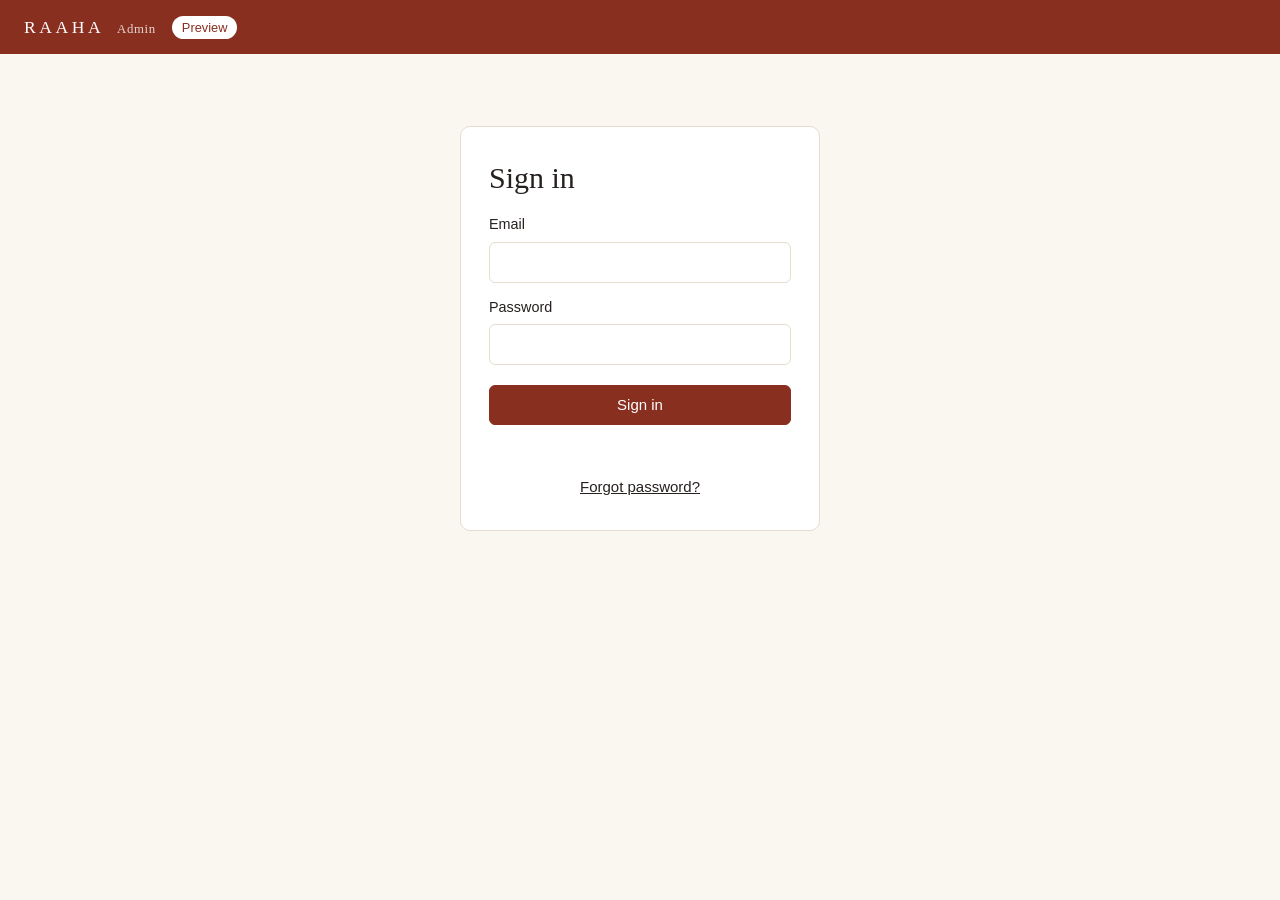
==== commit 50e18afb: "Booking & email operations: Resend email service, booking steps, conflict enforcement (not yet deplo" ====
--- a/admin/index.html
+++ b/admin/index.html
@@ -88,7 +88,7 @@
         <main class="tab-panel" id="tab-bookings">
             <section class="summary" aria-label="Summary">
                 <div class="stat"><span id="s-new">0</span>Inquiries received</div>
-                <div class="stat"><span id="s-open">0</span>Contacted / quote provided</div>
+                <div class="stat"><span id="s-open">0</span>In progress (contacted → deposit)</div>
                 <div class="stat"><span id="s-confirmed">0</span>Bookings confirmed</div>
                 <div class="stat"><span id="s-overdue">0</span>Follow-ups due</div>
                 <div class="stat"><span id="s-rate">–</span>Inquiry → booking</div>
@@ -100,11 +100,13 @@
                 </label>
                 <label>Status
                     <select id="f-status">
-                        <option value="active">Active (received → confirmed)</option>
+                        <option value="active">Active (new → confirmed)</option>
                         <option value="all">All</option>
-                        <option value="new">Inquiry received</option>
+                        <option value="new">New inquiry</option>
                         <option value="contacted">Contacted</option>
-                        <option value="quoted">Quote provided</option>
+                        <option value="quoted">Quote sent</option>
+                        <option value="quote_accepted">Quote accepted</option>
+                        <option value="deposit_verified">Deposit verified</option>
                         <option value="confirmed">Booking confirmed</option>
                         <option value="completed">Event completed</option>
                         <option value="declined">Declined</option>
@@ -136,16 +138,25 @@
                     <button class="link close" type="button" id="close-detail">Close</button>
                     <h2 id="d-name"></h2>
                     <p class="muted" id="d-meta"></p>
+                    <div class="d-actions ops-only" id="d-actions">
+                        <button type="button" class="primary" id="d-reply">Reply to customer</button>
+                        <button type="button" id="d-response">Record customer response</button>
+                        <button type="button" id="d-confirm">Confirm &amp; Send</button>
+                        <label class="check d-test"><input type="checkbox" id="d-is-test"> Test record</label>
+                    </div>
+                    <p class="d-next" id="d-next"></p>
                     <dl id="d-fields"></dl>
 
                     <form id="d-form">
                         <div class="grid">
                             <label>Status
                                 <select name="status">
-                                    <option value="new">Inquiry received</option>
+                                    <option value="new">New inquiry</option>
                                     <option value="contacted">Contacted</option>
-                                    <option value="quoted">Quote provided</option>
-                                    <option value="confirmed">Booking confirmed (deposit verified)</option>
+                                    <option value="quoted">Quote sent</option>
+                                    <option value="quote_accepted">Quote accepted (use Mark accepted on the quote)</option>
+                                    <option value="deposit_verified">Deposit verified</option>
+                                    <option value="confirmed">Booking confirmed (use Confirm &amp; Send)</option>
                                     <option value="completed">Event completed</option>
                                     <option value="declined">Declined</option>
                                     <option value="lost">Lost</option>
@@ -190,6 +201,12 @@
                         <button type="button" id="d-new-quote">Create a quote for this inquiry</button>
                     </section>
 
+                    <section class="ops-only" id="d-comms-box">
+                        <h3>Communication history</h3>
+                        <p class="muted small">Emails sent from RAAHA Admin. Customer replies arrive in Gmail (hello@raahasoulhouse.com); record them with “Record customer response”.</p>
+                        <ul class="comms" id="d-comms"></ul>
+                    </section>
+
                     <h3>Private notes</h3>
                     <ol class="notes" id="d-notes"></ol>
                     <form id="note-form">
@@ -361,6 +378,18 @@
                     <button class="primary" type="submit">Change password</button>
                     <p class="msg" id="pw-msg" role="status"></p>
                 </form>
+            </section>
+            <section class="panel" id="email-settings">
+                <h2>Customer email</h2>
+                <p id="em-status" class="muted">Checking email setup…</p>
+                <label class="check em-toggle"><input type="checkbox" id="em-auto-ack"> Automatically acknowledge new genuine inquiries (TEST inquiries are never emailed)</label>
+                <p class="muted small">Every email goes from hello@raahasoulhouse.com, and customer replies arrive in your Gmail. Preview the wording below.</p>
+                <div class="row-actions">
+                    <button type="button" data-preview="ack">Preview: inquiry acknowledgment</button>
+                    <button type="button" data-preview="quote">Preview: quote email</button>
+                    <button type="button" data-preview="confirmation">Preview: booking confirmation</button>
+                </div>
+                <div class="em-preview" id="em-preview" hidden></div>
             </section>
             <section class="panel">
                 <h2>Backup</h2>
@@ -450,10 +479,11 @@
                 <label class="field wide"><span class="label">Notes for the client (printed on the quote)</span><textarea id="qd-client-notes" rows="3" maxlength="4000"></textarea></label>
                 <label class="field wide"><span class="label">Internal notes (never printed)</span><textarea id="qd-internal-notes" rows="2" maxlength="4000"></textarea></label>
             </fieldset>
-            <p class="msg" id="qd-msg" role="status"></p>
             <div class="qd-actions">
-                <button type="submit" class="primary" id="qd-save">Save draft</button>
-                <button type="button" id="qd-sent">Mark sent</button>
+                <p class="msg qd-msg" id="qd-msg" role="status"></p>
+                <button type="submit" id="qd-save">Save draft</button>
+                <button type="button" class="primary" id="qd-send">Approve &amp; Send to customer</button>
+                <button type="button" class="link" id="qd-sent">Record as sent outside Admin</button>
                 <button type="button" id="qd-accept">Mark accepted</button>
                 <button type="button" id="qd-decline">Mark declined</button>
                 <button type="button" id="qd-expire">Mark expired</button>
@@ -466,6 +496,60 @@
         </form>
     </dialog>
 
+    <dialog id="compose-dialog" class="wide-dialog" aria-labelledby="cd-title">
+        <h2 id="cd-title">Email the customer</h2>
+        <form id="cd-form" novalidate>
+            <p class="cd-to"><span class="muted">To</span> <strong id="cd-to"></strong> <span class="muted">· From hello@raahasoulhouse.com · Replies go to your Gmail</span></p>
+            <label class="field wide"><span class="label">Subject</span><input type="text" id="cd-subject" maxlength="300"></label>
+            <label class="field wide"><span class="label" id="cd-body-label">Message</span><textarea id="cd-body" rows="12" maxlength="20000"></textarea></label>
+            <p class="muted small" id="cd-attach"></p>
+            <p class="msg" id="cd-msg" role="status"></p>
+            <div class="row-actions">
+                <button type="submit" class="primary" id="cd-send">Send email</button>
+                <button type="button" id="cd-cancel">Cancel</button>
+            </div>
+        </form>
+    </dialog>
+
+    <dialog id="accept-dialog" aria-labelledby="ad-title">
+        <h2 id="ad-title">Record customer acceptance</h2>
+        <form id="ad-form" novalidate>
+            <p id="ad-quote"></p>
+            <label class="field"><span class="label">Date the customer accepted</span><input type="date" id="ad-date"></label>
+            <label class="field wide"><span class="label">How they accepted (required)</span><input type="text" id="ad-ref" maxlength="300" placeholder="e.g. Email reply from customer, “Yes, we accept quote RAAHA-2026-003”"></label>
+            <p class="muted small">This records acceptance only. It does not confirm the booking: record the verified deposit next.</p>
+            <p class="msg" id="ad-msg" role="status"></p>
+            <div class="row-actions">
+                <button type="submit" class="primary">Mark accepted</button>
+                <button type="button" id="ad-cancel">Cancel</button>
+            </div>
+        </form>
+    </dialog>
+
+    <dialog id="response-dialog" aria-labelledby="rd-title">
+        <h2 id="rd-title">Record customer response</h2>
+        <form id="rd-form" novalidate>
+            <div class="grid">
+                <label class="field"><span class="label">Date</span><input type="date" id="rd-date"></label>
+                <label class="field"><span class="label">How</span>
+                    <select id="rd-channel"><option>Email</option><option>Phone</option><option>Text message</option><option>In person</option><option>Other</option></select></label>
+            </div>
+            <label class="field wide"><span class="label">What they said</span><textarea id="rd-summary" rows="4" maxlength="2000" placeholder="e.g. Happy with the quote, asked to add oat milk"></textarea></label>
+            <label class="field wide"><span class="label">Outcome</span>
+                <select id="rd-outcome">
+                    <option value="">Just record it (no status change)</option>
+                    <option value="contacted">We are in touch (status: Contacted)</option>
+                    <option value="accept">Customer accepted the latest sent quote</option>
+                    <option value="declined">Customer declined</option>
+                </select></label>
+            <p class="msg" id="rd-msg" role="status"></p>
+            <div class="row-actions">
+                <button type="submit" class="primary">Save response</button>
+                <button type="button" id="rd-cancel">Cancel</button>
+            </div>
+        </form>
+    </dialog>
+
     <div class="toast" id="toast" role="status" aria-live="polite" hidden></div>
 
     <script src="/assets/js/config.js?v=20261030h"></script>
@@ -476,6 +560,7 @@
     <script src="/admin/quotes.js"></script>
     <script src="/admin/calendar.js"></script>
     <script src="/admin/dashboard.js"></script>
+    <script src="/admin/comms.js"></script>
     <script src="/admin/reports.js"></script>
     <script src="/admin/media.js"></script>
     <script src="/admin/content.js"></script>
--- a/admin/admin.css
+++ b/admin/admin.css
@@ -375,3 +375,34 @@
 .ops-bar label.check, .cal-bar label.check, .bev-group label.check, .qd-bev > label.check { display: inline-flex; align-items: center; gap: 6px; flex-direction: row; }
 .ops-bar label.check input, .cal-bar label.check input, .bev-group label.check input, .qd-bev label.check input { width: auto; margin: 0; }
 .bev-group label.check { display: flex; }
+
+/* ===================== Booking steps & customer email ===================== */
+.d-actions { display: flex; flex-wrap: wrap; gap: 6px; align-items: center; margin: 4px 0 6px; }
+.d-actions .d-test { display: inline-flex; align-items: center; gap: 6px; margin-left: auto; font-size: 0.85rem; color: var(--muted); }
+.d-actions .d-test input { width: auto; margin: 0; }
+.d-next { background: #FBF8F3; border-left: 3px solid var(--gold); padding: 8px 12px; margin: 6px 0 12px; font-size: 0.9rem; border-radius: 0 6px 6px 0; }
+.d-next:empty { display: none; }
+.d-next.warn { background: #FBEDEA; border-left-color: #C0392B; color: #7A2A1D; }
+.comms { list-style: none; padding: 0; margin: 6px 0 0; }
+.comm { border-top: 1px solid var(--rule); padding: 8px 0; }
+.comm.bad { background: #FDF3F1; padding-left: 8px; padding-right: 8px; border-radius: 6px; }
+.comm-top { display: flex; flex-wrap: wrap; gap: 8px; align-items: center; }
+.comm-err { color: #8A2A1B; margin-top: 2px; }
+.pill.em-pending, .pill.em-delayed { background: #FBF3E2; color: #6B4E17; }
+.pill.em-accepted { background: #EEF3FA; color: #2C4A6E; }
+.pill.em-delivered { background: #E8F3EA; color: #2F5D3A; }
+.pill.em-failed, .pill.em-bounced, .pill.em-complained { background: #FBEDEA; color: #8A2A1B; }
+.pill.status-quote_accepted, .pill.quote_accepted, .pill.deposit_verified { background: #FBF3E2; color: #6B4E17; }
+.qd-actions .qd-msg { flex-basis: 100%; margin: 0 0 4px; min-height: 1.2em; font-size: 0.9rem; color: var(--ink); }
+#compose-dialog .cd-to { margin: 0 0 10px; }
+#compose-dialog textarea { font-family: inherit; line-height: 1.5; }
+#accept-dialog, #response-dialog { max-width: min(560px, 94vw); }
+.em-toggle { display: flex; align-items: center; gap: 8px; margin: 10px 0; }
+.em-toggle input { width: auto; margin: 0; }
+.warn-text { color: #8A2A1B; font-weight: 600; }
+.em-preview { margin-top: 12px; border: 1px solid var(--rule); border-radius: 8px; padding: 10px; background: #FAF6F0; }
+.em-subject { font-weight: 600; margin: 0 0 8px; }
+.em-frame { width: 100%; height: 520px; border: 0; background: #F4EDE4; border-radius: 6px; }
+.dash-card.alert { border-color: #E3B4AA; box-shadow: inset 4px 0 0 #C0392B; }
+.dash-card.empty .dash-n { color: var(--muted); }
+.dash-card.empty .dash-list li.muted { font-size: 0.9rem; }
